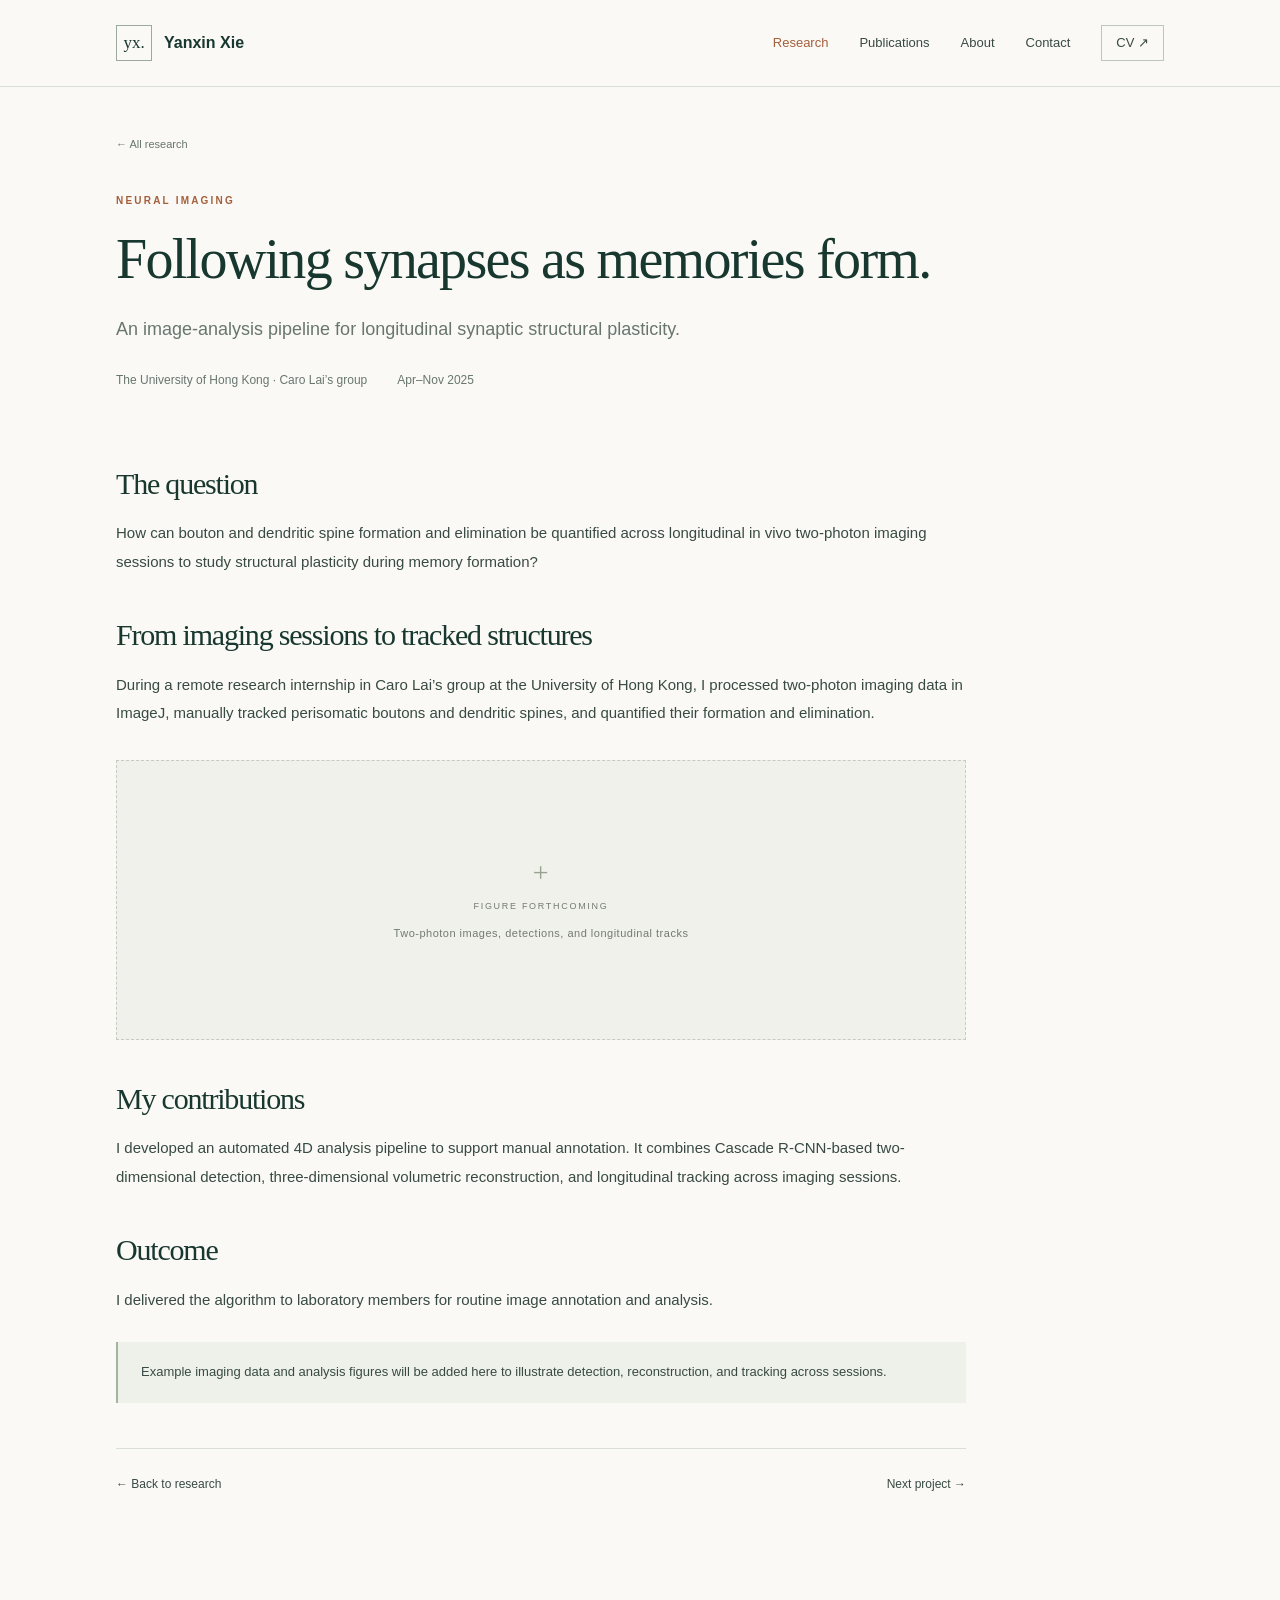
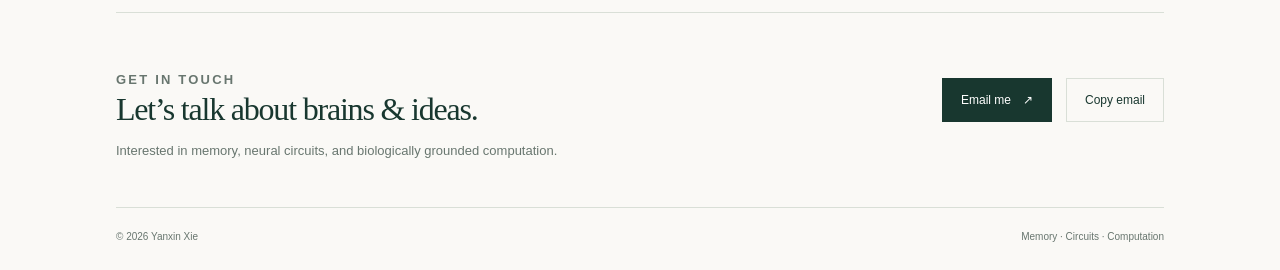
==== research/imaging.html @ 2ed0e7ca "Publish academic homepage and research portfolio" ====
<!doctype html>
<html lang="en"><head><meta charset="utf-8"><meta name="viewport" content="width=device-width, initial-scale=1">
<meta name="description" content="An image-analysis pipeline for longitudinal synaptic structural plasticity."><meta name="theme-color" content="#18372f">
<meta property="og:title" content="Following synapses as memories form. | Yanxin Xie"><meta property="og:description" content="An image-analysis pipeline for longitudinal synaptic structural plasticity.">
<meta property="og:type" content="website"><meta property="og:url" content="https://yanxxie.github.io/research/imaging.html">
<meta property="og:image" content="https://yanxxie.github.io/assets/portrait.jpg"><link rel="canonical" href="https://yanxxie.github.io/research/imaging.html"><title>Following synapses as memories form. | Yanxin Xie</title>
<link rel="icon" href="../assets/favicon.svg" type="image/svg+xml"><link rel="stylesheet" href="../styles.css">
<noscript><style>@media(max-width:600px){.menu-toggle{display:none}.header-inner{height:auto;min-height:70px;flex-wrap:wrap;padding-top:15px;padding-bottom:15px;gap:15px}.nav{display:flex;position:static;flex-wrap:wrap;padding:0;border:0;gap:16px;font-size:12px}}</style></noscript></head>
<body><a class="skip" href="#main">Skip to content</a>
<header class="site-header"><div class="container header-inner">
<a class="brand" href="../index.html" aria-label="Yanxin Xie — home"><span class="monogram" aria-hidden="true">yx.</span>Yanxin Xie</a>
<button class="menu-toggle" type="button" aria-expanded="false" aria-controls="main-nav">Menu</button>
<nav class="nav" id="main-nav" aria-label="Main navigation">
<a href="../index.html#research" aria-current="page">Research</a><a href="../index.html#publications">Publications</a>
<a href="../index.html#about">About</a><a href="../index.html#contact">Contact</a>
<a class="nav-cv" href="../assets/Yanxin-Xie-CV.pdf">CV <span aria-hidden="true">↗</span></a></nav></div></header><main id="main" class="container"><div class="detail-head"><p class="breadcrumb"><a href="../index.html#research">← All research</a></p>
<p class="eyebrow">Neural imaging</p><h1>Following synapses as memories form.</h1><p class="detail-deck">An image-analysis pipeline for longitudinal synaptic structural plasticity.</p>
<div class="detail-meta"><span>The University of Hong Kong · Caro Lai’s group</span><span>Apr–Nov 2025</span></div></div>
<article class="detail-body" aria-label="Project description"><h2>The question</h2><p>How can bouton and dendritic spine formation and elimination be quantified across longitudinal in vivo two-photon imaging sessions to study structural plasticity during memory formation?</p>
<h2>From imaging sessions to tracked structures</h2><p>During a remote research internship in Caro Lai’s group at the University of Hong Kong, I processed two-photon imaging data in ImageJ, manually tracked perisomatic boutons and dendritic spines, and quantified their formation and elimination.</p><div class="placeholder" role="img" aria-label="Reserved space for Two-photon images, detections, and longitudinal tracks; figure not yet provided"><span>Figure forthcoming</span>Two-photon images, detections, and longitudinal tracks</div><h2>My contributions</h2><p>I developed an automated 4D analysis pipeline to support manual annotation. It combines Cascade R-CNN-based two-dimensional detection, three-dimensional volumetric reconstruction, and longitudinal tracking across imaging sessions.</p><h2>Outcome</h2><p>I delivered the algorithm to laboratory members for routine image annotation and analysis.</p><div class="status-note">Example imaging data and analysis figures will be added here to illustrate detection, reconstruction, and tracking across sessions.</div><div class="next-project"><a href="../index.html#research">← Back to research</a><a href="memory.html">Next project →</a></div></article></main><div class="container"><section class="contact" id="contact" aria-labelledby="contact-title">
<div><p class="eyebrow">Get in touch</p><h2 id="contact-title">Let’s talk about brains &amp; ideas.</h2>
<p>Interested in memory, neural circuits, and biologically grounded computation.</p></div>
<div><div class="contact-actions"><a class="button" href="mailto:xyx18011603999@gmail.com">Email me <span aria-hidden="true">↗</span></a>
<button class="button secondary" type="button" data-copy-email>Copy email</button></div>
<span class="copy-status" role="status" aria-live="polite"></span></div></section>
<footer class="footer"><span>© 2026 Yanxin Xie</span><span>Memory · Circuits · Computation</span></footer></div>
<dialog class="lightbox" aria-label="Research figure enlarged"><button type="button" class="lightbox-close" aria-label="Close enlarged figure">×</button>
<img alt=""><p class="lightbox-caption"></p></dialog><script src="../main.js" defer></script></body></html>
---- styles.css ----
/* Academic homepage draft; created 2026-11-20. Local fonts and assets only. */
:root{--paper:#faf9f6;--ink:#18372f;--text:#384a43;--muted:#68766f;--line:#d9dfd7;--accent:#a45f3b;--soft:#eef1e9;--white:#fff;--serif:Georgia,'Times New Roman',serif;--sans:Inter,'Helvetica Neue',Arial,sans-serif}
*{box-sizing:border-box}html{scroll-behavior:smooth;scroll-padding-top:100px}body{margin:0;background:var(--paper);color:var(--text);font:16px/1.7 var(--sans);-webkit-font-smoothing:antialiased}a{color:inherit;text-decoration:none}a:hover{color:var(--accent)}button{font:inherit;color:inherit}img{display:block;max-width:100%;height:auto}h1,h2,h3,p,figure{margin:0}h1,h2,h3{color:var(--ink);font-family:var(--serif);font-weight:400;line-height:1.15}h1{font-size:clamp(44px,5.4vw,72px);letter-spacing:-2.5px}h2{font-size:42px;letter-spacing:-1.2px}h3{font-size:27px;letter-spacing:-.5px}p+p{margin-top:16px}a,button,summary{touch-action:manipulation}a:focus-visible,button:focus-visible,summary:focus-visible{outline:2px solid var(--accent);outline-offset:5px}::selection{background:#d6e2d6}section{scroll-margin-top:100px}.container{max-width:1120px;padding:0 36px;margin:0 auto}.skip{position:fixed;left:15px;top:-80px;background:var(--ink);color:white;padding:10px;z-index:30}.skip:focus{top:10px}.site-header{position:sticky;top:0;z-index:10;background:rgba(250,249,246,.97);border-bottom:1px solid var(--line)}.header-inner{height:86px;display:flex;align-items:center;justify-content:space-between;gap:24px}.brand{display:flex;align-items:center;gap:12px;font-size:16px;font-weight:600;color:var(--ink)}.monogram{font-family:var(--serif);border:1px solid #9ba99e;width:36px;height:36px;display:grid;place-items:center;font-size:17px;font-weight:400}.nav{display:flex;align-items:center;gap:31px;font-size:13px}.nav a[aria-current=page]{color:var(--accent)}.nav-cv{border:1px solid #bcc7bd;padding:6px 14px}.menu-toggle{display:none;background:none;border:1px solid var(--line);padding:5px 12px;font-size:13px}.eyebrow{font-size:10px;font-weight:600;letter-spacing:2.2px;text-transform:uppercase;color:var(--muted);line-height:1.6}.hero{display:grid;grid-template-columns:1.65fr 1fr;gap:75px;align-items:center;padding-top:76px;padding-bottom:74px}.hero .eyebrow{color:var(--accent);margin-bottom:20px}.hero h1 em{color:#6e8368;font-style:italic}.hero-intro{margin-top:26px;max-width:560px;font-size:16px;line-height:1.8}.hero-intro strong{font-weight:600;color:var(--ink)}.hero-links{display:flex;gap:28px;flex-wrap:wrap;margin-top:27px;font-size:13px}.text-link{display:inline-flex;align-items:center;gap:9px;border-bottom:1px solid #a6b5a7;padding-bottom:3px}.portrait-wrap{position:relative;margin:0 0 0 10px}.portrait-wrap:before{content:'';position:absolute;inset:13px -13px -13px 13px;border:1px solid #c6cec2;z-index:-1}.portrait{width:100%;aspect-ratio:4/4.8;object-fit:cover;object-position:45% 45%;filter:saturate(.78)}.portrait-caption{margin-top:21px;font-size:10px;letter-spacing:1.2px;display:flex;justify-content:space-between;color:var(--muted)}.interest-strip{border-top:1px solid var(--line);border-bottom:1px solid var(--line);display:flex;justify-content:space-between;gap:20px;padding:17px 0;color:var(--muted);font-size:11px;letter-spacing:.5px}.interest-strip .strip-label{font-weight:600;color:var(--ink)}.section{padding-top:77px;padding-bottom:4px}.section-heading{display:flex;align-items:flex-end;justify-content:space-between;gap:25px;margin-bottom:31px}.section-heading .eyebrow{margin-bottom:10px}.section-note{font-size:12px;color:var(--muted);max-width:270px;text-align:right}.featured{display:grid;grid-template-columns:1.08fr 1fr;min-height:370px;border:1px solid var(--line);background:var(--white)}.feature-figure{background:#eef4f1;display:flex;flex-direction:column;justify-content:center;padding:28px;min-width:0;position:relative}.feature-figure img{width:100%;mix-blend-mode:multiply}.figure-label{margin-top:18px;font-size:10px;color:var(--muted);letter-spacing:.3px}.feature-copy{padding:38px;display:flex;flex-direction:column;align-items:flex-start}.project-meta{font-size:10px;letter-spacing:1px;text-transform:uppercase;color:var(--muted);margin-bottom:13px}.feature-copy h3{font-size:31px;margin-bottom:17px}.feature-copy p{font-size:14px;line-height:1.75}.tags{display:flex;gap:7px;flex-wrap:wrap;margin-top:20px}.tag{border:1px solid var(--line);padding:3px 8px;color:var(--muted);font-size:10px;line-height:1.5}.project-link{margin-top:24px;font-size:12px;font-weight:600}.project-grid{display:grid;grid-template-columns:1fr 1fr;gap:24px;margin-top:24px}.project-card{border:1px solid var(--line);background:var(--white);display:flex;flex-direction:column}.placeholder{background:#f1f1ec;min-height:190px;padding:22px;display:grid;place-content:center;gap:10px;text-align:center;color:#727a70;font-size:11px;letter-spacing:.5px}.placeholder:before{content:'+';font:28px var(--serif);color:#98a38f}.placeholder span{font-size:9px;letter-spacing:1.7px;text-transform:uppercase}.project-card .card-copy{padding:27px 30px 30px;display:flex;flex-direction:column;align-items:flex-start;flex:1}.project-card h3{font-size:26px;margin-bottom:14px}.project-card p{font-size:13px;line-height:1.8}.project-card .project-link{margin-top:auto;padding-top:20px}.publications{border-top:1px solid var(--line)}.publication{display:grid;grid-template-columns:55px 1fr 66px;gap:20px;padding:28px 0;border-bottom:1px solid var(--line)}.pub-year{font-size:12px;color:var(--accent);padding-top:3px}.pub-title{font-family:var(--sans);font-size:16px;line-height:1.55;font-weight:500;letter-spacing:0;color:var(--ink)}.pub-authors{font-size:12px;margin-top:9px;color:var(--muted)}.pub-journal{font-size:12px;margin-top:5px;color:var(--text)}.paper-link{font-size:12px;align-self:center;border:1px solid var(--line);padding:5px 10px;text-align:center}.about-layout{display:grid;grid-template-columns:1fr 1fr;gap:65px}.about-copy p{font-size:14px}.about-copy h3{font-size:25px;margin-bottom:17px}.experience-row{display:grid;grid-template-columns:90px 1fr;gap:17px;padding:18px 0;border-bottom:1px solid var(--line);font-size:12px}.experience-row:first-child{padding-top:0}.experience-date{font-size:10px;color:var(--muted);padding-top:3px}.experience-row strong{font-size:13px;color:var(--ink);font-weight:600}.experience-row p{font-size:11px;color:var(--muted);margin-top:5px}.honors{display:flex;gap:20px;justify-content:space-between;margin-top:33px;padding:24px 0;border-top:1px solid var(--line);border-bottom:1px solid var(--line)}.honor{font-size:11px;max-width:30%}.honor strong{font-weight:500;color:var(--ink);display:block;font-size:12px}.honor span{color:var(--muted);font-size:10px}.beyond{display:grid;grid-template-columns:150px 1fr;gap:26px;margin-top:38px;align-items:center}.beyond img{width:150px;aspect-ratio:1.2;object-fit:cover;object-position:50% 52%;filter:saturate(.65)}.beyond h3{font-size:23px;margin-bottom:10px}.beyond p{font-size:12px;line-height:1.85}.contact{margin-top:78px;padding:45px 0;border-top:1px solid var(--line);display:flex;justify-content:space-between;align-items:center;gap:30px}.contact h2{font-size:32px}.contact p{font-size:13px;color:var(--muted);margin-top:12px}.contact-actions{display:flex;align-items:center;gap:14px;flex-wrap:wrap}.button{display:inline-flex;align-items:center;gap:12px;padding:11px 18px;background:var(--ink);color:white;border:1px solid var(--ink);font-size:12px;cursor:pointer}.button:hover{background:#2e5144;color:white}.button.secondary{background:transparent;color:var(--ink);border-color:var(--line)}.copy-status{font-size:11px;display:block;min-height:20px}.footer{border-top:1px solid var(--line);padding:20px 0 25px;display:flex;justify-content:space-between;font-size:10px;color:var(--muted)}.detail-head{padding-top:48px;padding-bottom:35px;max-width:850px}.breadcrumb{font-size:11px;color:var(--muted);margin-bottom:39px}.detail-head .eyebrow{color:var(--accent);margin-bottom:18px}.detail-head h1{font-size:clamp(36px,4.7vw,56px);letter-spacing:-1.7px}.detail-deck{font-size:18px;line-height:1.75;margin-top:23px;max-width:760px;color:var(--muted)}.detail-meta{display:flex;flex-wrap:wrap;gap:15px 30px;font-size:12px;margin-top:24px}.detail-meta span{color:var(--muted)}.detail-body{max-width:850px;padding-bottom:40px}.detail-body h2{font-size:30px;margin-top:42px;margin-bottom:18px}.detail-body h3{font-size:23px;margin-top:25px;margin-bottom:12px}.detail-body p{font-size:15px;line-height:1.9}.detail-body ul{padding-left:21px;font-size:14px;line-height:1.95}.detail-figure{margin:30px 0;background:white;border:1px solid var(--line);padding:24px}.detail-figure img{width:100%;max-height:660px;object-fit:contain}.detail-figure figcaption{font-size:11px;line-height:1.8;color:var(--muted);margin-top:16px}.zoom-image{background:none;border:0;padding:0;width:100%;cursor:zoom-in}.status-note{border-left:2px solid #a5b49f;background:var(--soft);padding:19px 23px;font-size:13px;margin:28px 0}.status-note strong{color:var(--ink)}.detail-body .placeholder{min-height:280px;border:1px dashed #c4cbc0;margin:32px 0}.next-project{display:flex;justify-content:space-between;gap:24px;border-top:1px solid var(--line);padding-top:25px;margin-top:45px;font-size:12px}.lightbox{border:1px solid var(--line);padding:40px 22px 22px;max-width:95vw;max-height:94vh;background:var(--paper)}.lightbox::backdrop{background:rgba(10,25,20,.8)}.lightbox img{max-height:80vh;width:auto;max-width:87vw;object-fit:contain}.lightbox-close{position:absolute;right:12px;top:5px;border:0;background:none;cursor:pointer;font-size:22px;padding:3px 8px}.lightbox-caption{font-size:11px;max-width:850px;margin-top:12px}.no-js-note{display:none}
@media(min-width:1500px){.hero{padding-top:90px;padding-bottom:90px}}
@media(max-width:850px){.container{padding:0 25px}.hero{gap:38px;padding-top:54px;padding-bottom:55px;grid-template-columns:1.5fr 1fr}h1{font-size:51px}.hero-intro{font-size:14px}.nav{gap:20px}.featured{grid-template-columns:1fr 1fr}.feature-copy{padding:25px}.feature-copy h3{font-size:27px}.feature-figure{padding:20px}.about-layout{gap:35px}.interest-strip{flex-wrap:wrap;justify-content:flex-start;gap:10px 28px}.contact{align-items:flex-start;flex-direction:column}}
@media(max-width:600px){.container{padding:0 22px}.header-inner{height:70px}.brand{font-size:14px}.monogram{height:31px;width:31px;font-size:15px}.menu-toggle{display:block}.nav{display:none;position:absolute;left:0;right:0;top:70px;background:var(--paper);border-bottom:1px solid var(--line);padding:20px 23px;gap:19px;flex-wrap:wrap}.nav.is-open{display:flex}.hero{padding-top:39px;grid-template-columns:1fr;gap:35px;padding-bottom:39px}h1{font-size:47px;letter-spacing:-1.8px}.hero-intro{font-size:14px}.hero .eyebrow{font-size:9px}.portrait-wrap{max-width:300px;margin:0 12px 0 0;width:100%}.portrait{aspect-ratio:1.2;object-position:45% 34%}.portrait-caption{margin-top:19px}.interest-strip{font-size:10px;gap:9px 19px}.strip-label{width:100%}.section{padding-top:48px}.section-heading{align-items:flex-start;flex-direction:column;gap:12px;margin-bottom:23px}h2{font-size:35px}.section-note{text-align:left;max-width:none;font-size:11px}.featured{grid-template-columns:1fr}.feature-figure{padding:25px}.feature-copy{padding:27px}.feature-copy h3{font-size:29px}.project-grid{grid-template-columns:1fr;gap:20px;margin-top:20px}.placeholder{min-height:155px}.publication{grid-template-columns:36px 1fr;gap:12px;padding:24px 0}.paper-link{grid-column:2;justify-self:start;margin-top:0}.pub-title{font-size:14px}.pub-authors,.pub-journal{font-size:11px}.about-layout{grid-template-columns:1fr;gap:30px}.honors{flex-direction:column;gap:17px}.honor{max-width:none}.beyond{grid-template-columns:100px 1fr;gap:18px}.beyond img{width:100px;aspect-ratio:.85}.beyond h3{font-size:22px}.contact{margin-top:50px;padding:33px 0}.contact h2{font-size:29px}.footer{gap:15px;font-size:9px}.detail-head{padding-top:29px}.breadcrumb{margin-bottom:29px}.detail-head h1{font-size:39px;letter-spacing:-1px}.detail-deck{font-size:16px}.detail-body h2{font-size:28px}.detail-body p{font-size:14px}.detail-figure{padding:13px}.detail-body .placeholder{min-height:200px}.next-project{font-size:11px}.lightbox{padding:40px 12px 15px}.lightbox img{max-width:85vw}}
@media(prefers-reduced-motion:reduce){html{scroll-behavior:auto}}
@media print{.site-header,.hero-links,.contact-actions,.menu-toggle,.lightbox,.next-project{display:none!important}.container{max-width:none;padding:0}.hero{padding:20px 0;gap:30px}.section{padding-top:25px}body{background:white;font-size:11pt}.featured,.project-card,.publication,.detail-figure{break-inside:avoid}.portrait-wrap:before{display:none}a{text-decoration:none}.footer{margin-top:20px}}
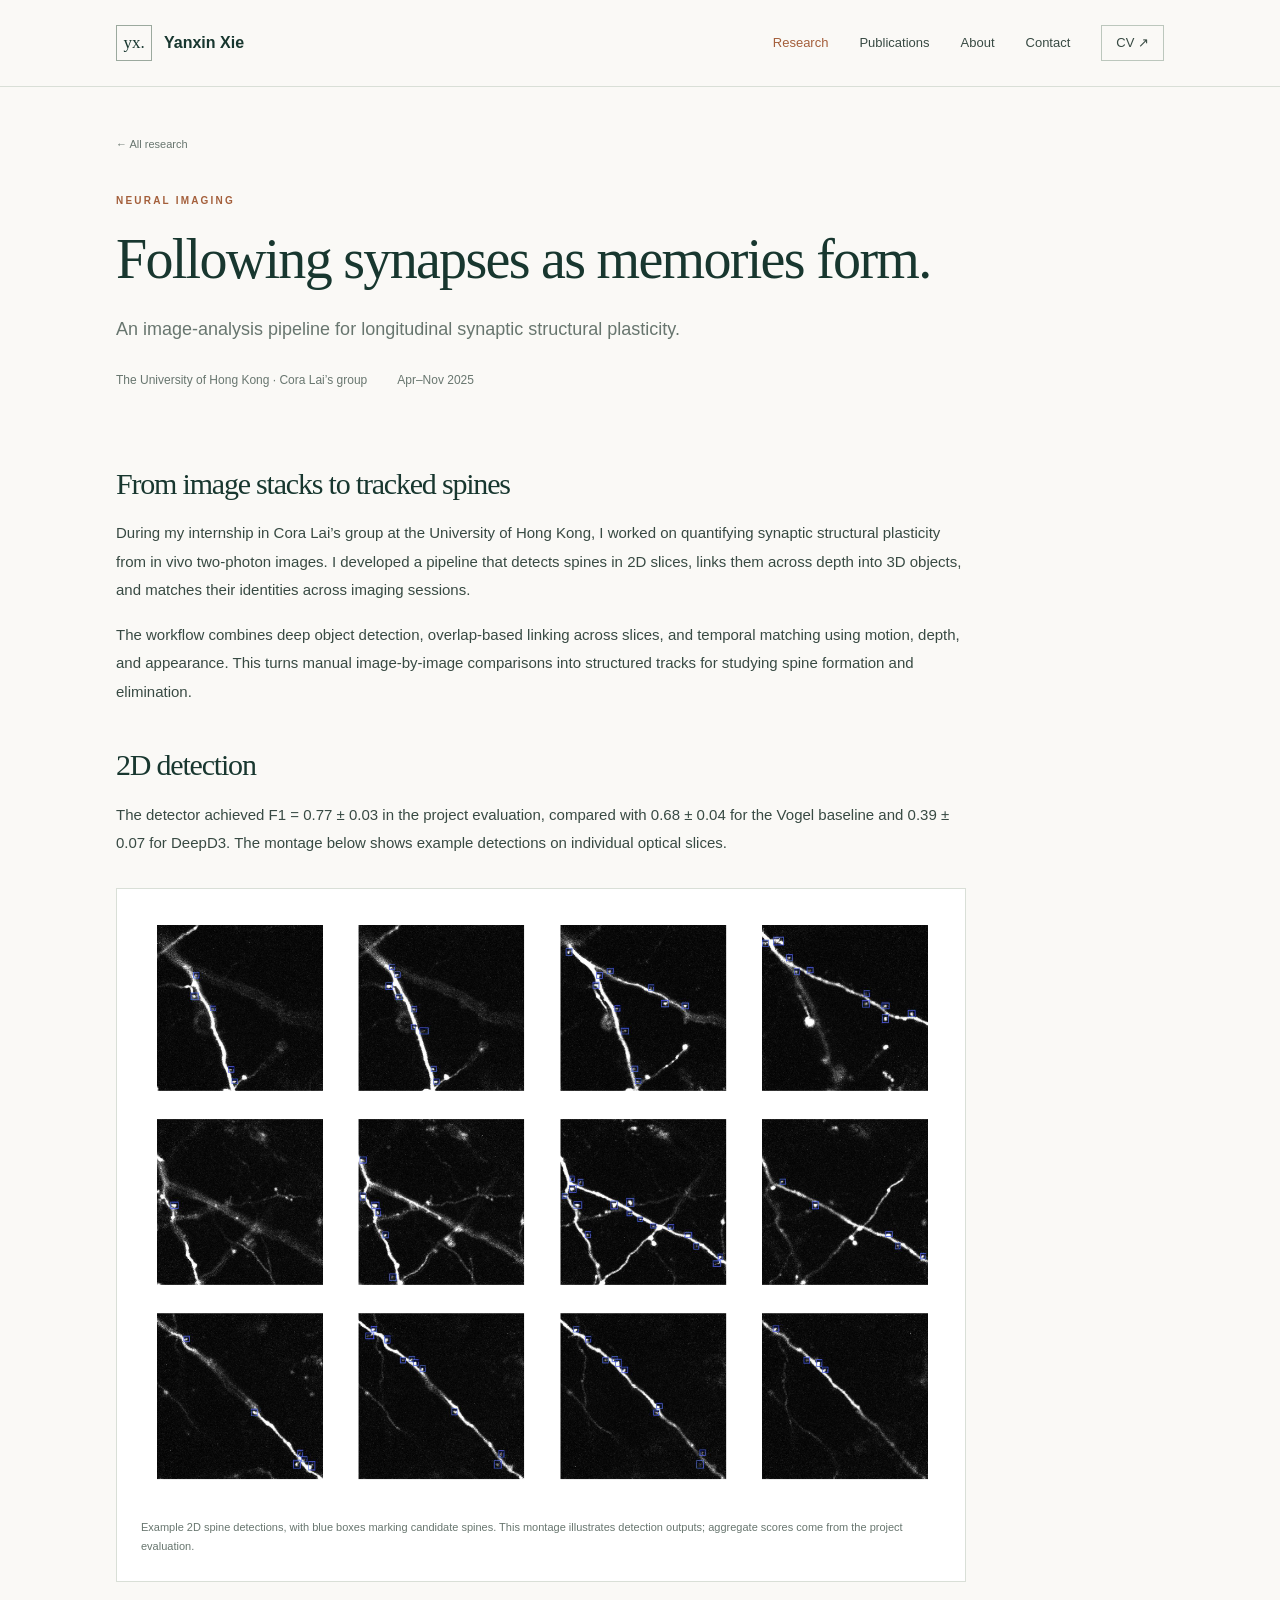
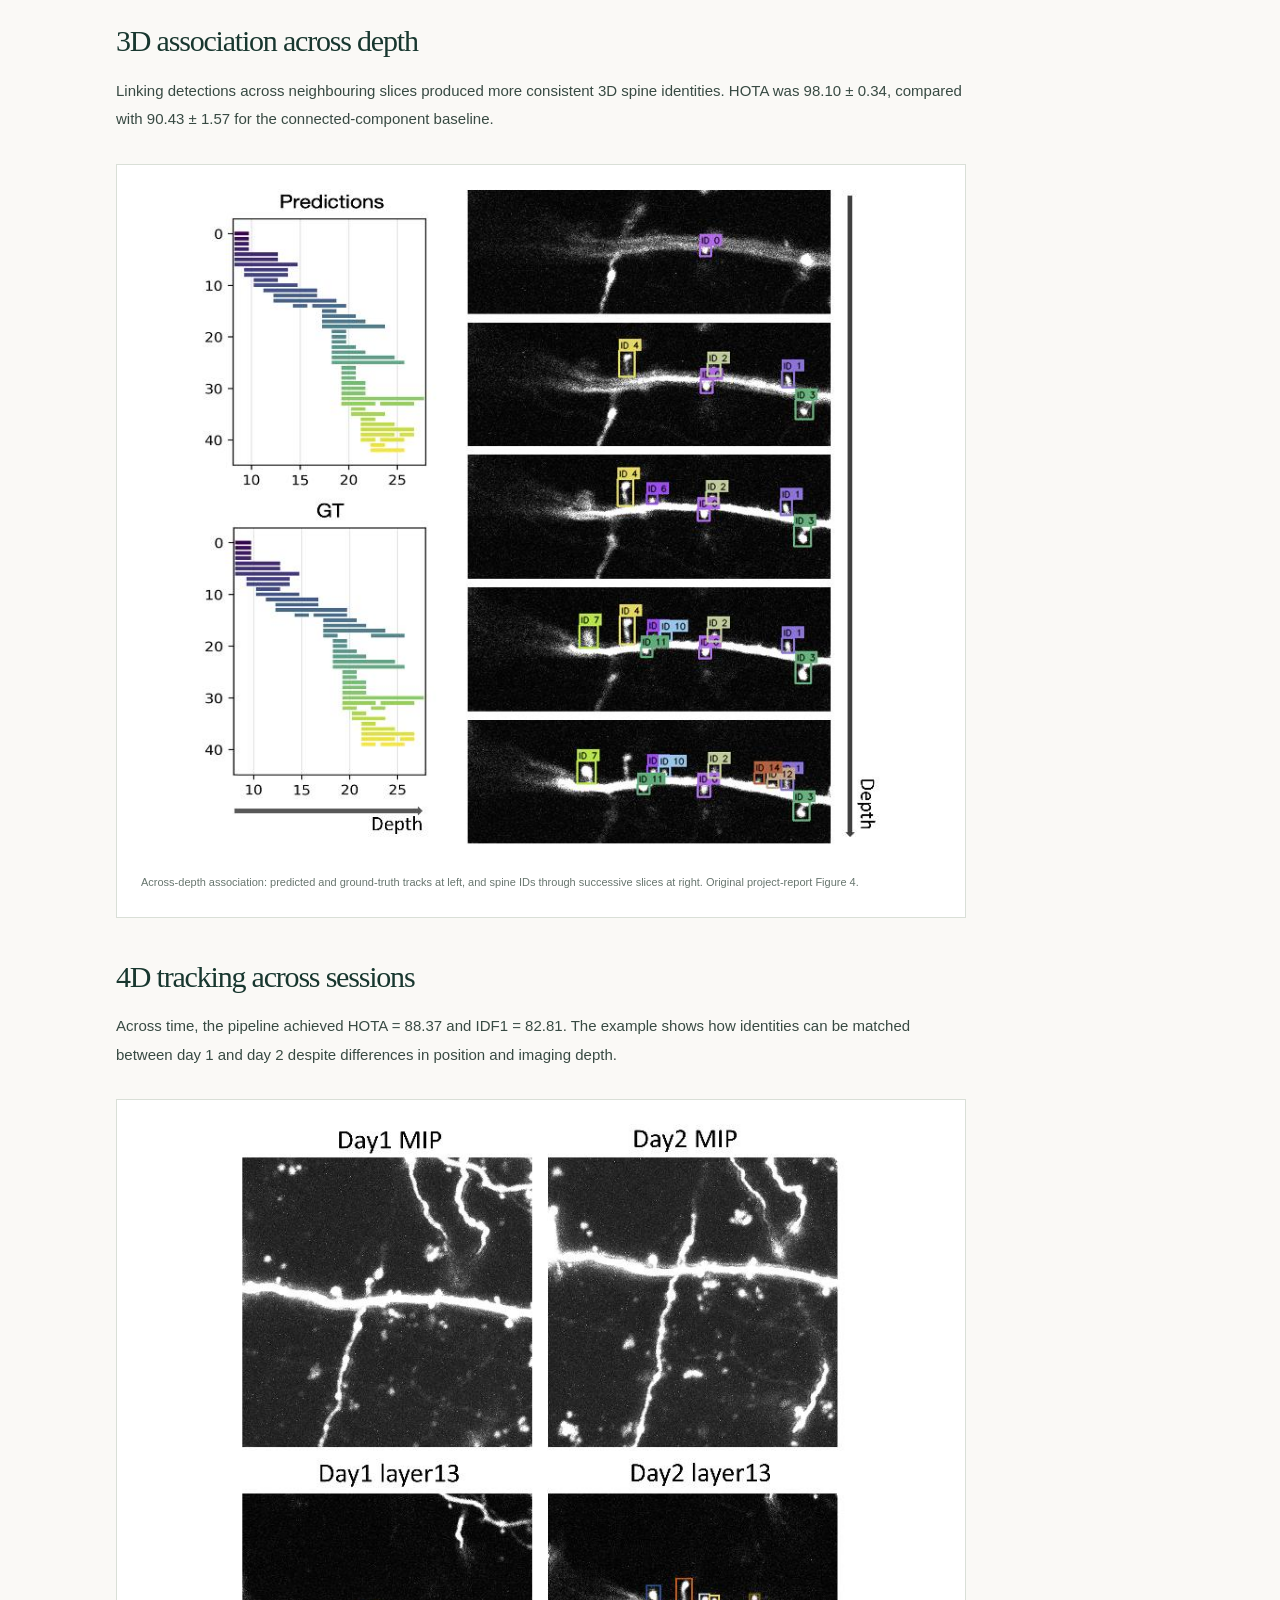
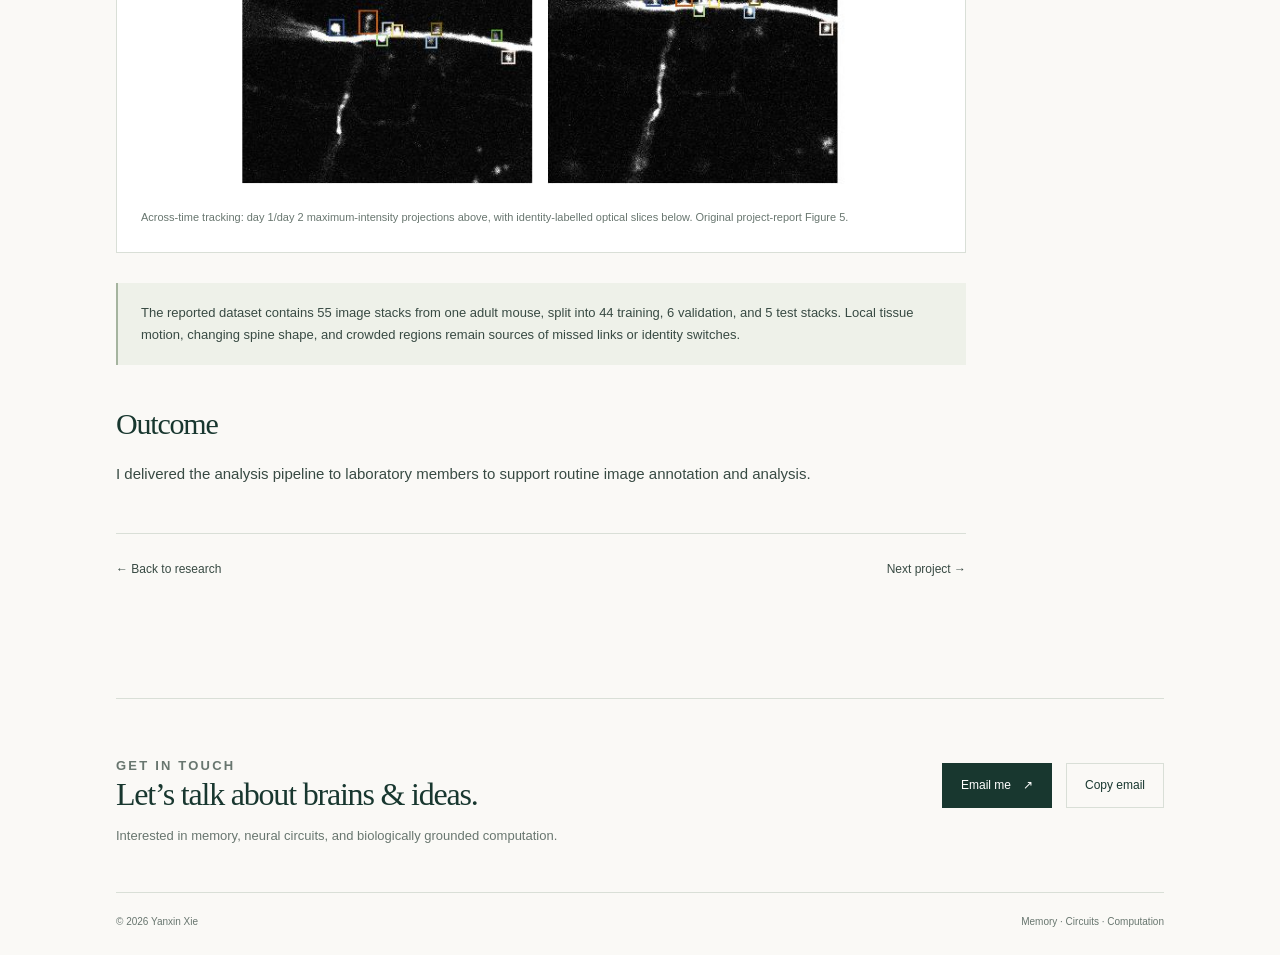
==== commit 259b97c6: "Add concise HKU spine-detection and tracking results with figures" ====
--- a/research/imaging.html
+++ b/research/imaging.html
@@ -15,9 +15,14 @@
 <a href="../index.html#about">About</a><a href="../index.html#contact">Contact</a>
 <a class="nav-cv" href="../assets/Yanxin-Xie-CV.pdf">CV <span aria-hidden="true">↗</span></a></nav></div></header><main id="main" class="container"><div class="detail-head"><p class="breadcrumb"><a href="../index.html#research">← All research</a></p>
 <p class="eyebrow">Neural imaging</p><h1>Following synapses as memories form.</h1><p class="detail-deck">An image-analysis pipeline for longitudinal synaptic structural plasticity.</p>
-<div class="detail-meta"><span>The University of Hong Kong · Caro Lai’s group</span><span>Apr–Nov 2025</span></div></div>
-<article class="detail-body" aria-label="Project description"><h2>The question</h2><p>How can bouton and dendritic spine formation and elimination be quantified across longitudinal in vivo two-photon imaging sessions to study structural plasticity during memory formation?</p>
-<h2>From imaging sessions to tracked structures</h2><p>During a remote research internship in Caro Lai’s group at the University of Hong Kong, I processed two-photon imaging data in ImageJ, manually tracked perisomatic boutons and dendritic spines, and quantified their formation and elimination.</p><div class="placeholder" role="img" aria-label="Reserved space for Two-photon images, detections, and longitudinal tracks; figure not yet provided"><span>Figure forthcoming</span>Two-photon images, detections, and longitudinal tracks</div><h2>My contributions</h2><p>I developed an automated 4D analysis pipeline to support manual annotation. It combines Cascade R-CNN-based two-dimensional detection, three-dimensional volumetric reconstruction, and longitudinal tracking across imaging sessions.</p><h2>Outcome</h2><p>I delivered the algorithm to laboratory members for routine image annotation and analysis.</p><div class="status-note">Example imaging data and analysis figures will be added here to illustrate detection, reconstruction, and tracking across sessions.</div><div class="next-project"><a href="../index.html#research">← Back to research</a><a href="memory.html">Next project →</a></div></article></main><div class="container"><section class="contact" id="contact" aria-labelledby="contact-title">
+<div class="detail-meta"><span>The University of Hong Kong · Cora Lai’s group</span><span>Apr–Nov 2025</span></div></div>
+<article class="detail-body" aria-label="Project description"><h2>From image stacks to tracked spines</h2><p>During my internship in Cora Lai’s group at the University of Hong Kong, I worked on quantifying synaptic structural plasticity from in vivo two-photon images. I developed a pipeline that detects spines in 2D slices, links them across depth into 3D objects, and matches their identities across imaging sessions.</p>
+<p>The workflow combines deep object detection, overlap-based linking across slices, and temporal matching using motion, depth, and appearance. This turns manual image-by-image comparisons into structured tracks for studying spine formation and elimination.</p>
+<h2>2D detection</h2><p>The detector achieved F1 = 0.77 ± 0.03 in the project evaluation, compared with 0.68 ± 0.04 for the Vogel baseline and 0.39 ± 0.07 for DeepD3. The montage below shows example detections on individual optical slices.</p><figure class="detail-figure"><button class="zoom-image" type="button" data-zoom aria-label="Enlarge: Twelve two-photon optical slices with detected dendritic spines marked by blue boxes">
+<img src="../assets/hku_detection_2d_v4.png" alt="Twelve two-photon optical slices with detected dendritic spines marked by blue boxes" loading="lazy"></button><figcaption>Example 2D spine detections, with blue boxes marking candidate spines. This montage illustrates detection outputs; aggregate scores come from the project evaluation.</figcaption></figure><h2>3D association across depth</h2><p>Linking detections across neighbouring slices produced more consistent 3D spine identities. HOTA was 98.10 ± 0.34, compared with 90.43 ± 1.57 for the connected-component baseline.</p><figure class="detail-figure"><button class="zoom-image" type="button" data-zoom aria-label="Enlarge: Predicted and annotated depth tracks alongside spine identities on successive optical slices">
+<img src="../assets/hku_tracking_3d_v4.png" alt="Predicted and annotated depth tracks alongside spine identities on successive optical slices" loading="lazy"></button><figcaption>Across-depth association: predicted and ground-truth tracks at left, and spine IDs through successive slices at right. Original project-report Figure 4.</figcaption></figure><h2>4D tracking across sessions</h2><p>Across time, the pipeline achieved HOTA = 88.37 and IDF1 = 82.81. The example shows how identities can be matched between day 1 and day 2 despite differences in position and imaging depth.</p><figure class="detail-figure"><button class="zoom-image" type="button" data-zoom aria-label="Enlarge: Day 1 and day 2 maximum-intensity projections and matched spine identities">
+<img src="../assets/hku_tracking_4d_v4.png" alt="Day 1 and day 2 maximum-intensity projections and matched spine identities" loading="lazy"></button><figcaption>Across-time tracking: day 1/day 2 maximum-intensity projections above, with identity-labelled optical slices below. Original project-report Figure 5.</figcaption></figure><div class="status-note">The reported dataset contains 55 image stacks from one adult mouse, split into 44 training, 6 validation, and 5 test stacks. Local tissue motion, changing spine shape, and crowded regions remain sources of missed links or identity switches.</div>
+<h2>Outcome</h2><p>I delivered the analysis pipeline to laboratory members to support routine image annotation and analysis.</p><div class="next-project"><a href="../index.html#research">← Back to research</a><a href="memory.html">Next project →</a></div></article></main><div class="container"><section class="contact" id="contact" aria-labelledby="contact-title">
 <div><p class="eyebrow">Get in touch</p><h2 id="contact-title">Let’s talk about brains &amp; ideas.</h2>
 <p>Interested in memory, neural circuits, and biologically grounded computation.</p></div>
 <div><div class="contact-actions"><a class="button" href="mailto:xyx18011603999@gmail.com">Email me <span aria-hidden="true">↗</span></a>
@@ -25,4 +30,4 @@
 <span class="copy-status" role="status" aria-live="polite"></span></div></section>
 <footer class="footer"><span>© 2026 Yanxin Xie</span><span>Memory · Circuits · Computation</span></footer></div>
 <dialog class="lightbox" aria-label="Research figure enlarged"><button type="button" class="lightbox-close" aria-label="Close enlarged figure">×</button>
-<img alt=""><p class="lightbox-caption"></p></dialog><script src="../main.js" defer></script></body></html>+<img alt=""><p class="lightbox-caption"></p><a class="lightbox-original text-link" href="../assets/portrait.jpg" target="_blank" rel="noopener">Open full-resolution image ↗</a></dialog><script src="../main.js" defer></script></body></html>
--- a/styles.css
+++ b/styles.css
@@ -6,3 +6,9 @@
 @media(max-width:600px){.container{padding:0 22px}.header-inner{height:70px}.brand{font-size:14px}.monogram{height:31px;width:31px;font-size:15px}.menu-toggle{display:block}.nav{display:none;position:absolute;left:0;right:0;top:70px;background:var(--paper);border-bottom:1px solid var(--line);padding:20px 23px;gap:19px;flex-wrap:wrap}.nav.is-open{display:flex}.hero{padding-top:39px;grid-template-columns:1fr;gap:35px;padding-bottom:39px}h1{font-size:47px;letter-spacing:-1.8px}.hero-intro{font-size:14px}.hero .eyebrow{font-size:9px}.portrait-wrap{max-width:300px;margin:0 12px 0 0;width:100%}.portrait{aspect-ratio:1.2;object-position:45% 34%}.portrait-caption{margin-top:19px}.interest-strip{font-size:10px;gap:9px 19px}.strip-label{width:100%}.section{padding-top:48px}.section-heading{align-items:flex-start;flex-direction:column;gap:12px;margin-bottom:23px}h2{font-size:35px}.section-note{text-align:left;max-width:none;font-size:11px}.featured{grid-template-columns:1fr}.feature-figure{padding:25px}.feature-copy{padding:27px}.feature-copy h3{font-size:29px}.project-grid{grid-template-columns:1fr;gap:20px;margin-top:20px}.placeholder{min-height:155px}.publication{grid-template-columns:36px 1fr;gap:12px;padding:24px 0}.paper-link{grid-column:2;justify-self:start;margin-top:0}.pub-title{font-size:14px}.pub-authors,.pub-journal{font-size:11px}.about-layout{grid-template-columns:1fr;gap:30px}.honors{flex-direction:column;gap:17px}.honor{max-width:none}.beyond{grid-template-columns:100px 1fr;gap:18px}.beyond img{width:100px;aspect-ratio:.85}.beyond h3{font-size:22px}.contact{margin-top:50px;padding:33px 0}.contact h2{font-size:29px}.footer{gap:15px;font-size:9px}.detail-head{padding-top:29px}.breadcrumb{margin-bottom:29px}.detail-head h1{font-size:39px;letter-spacing:-1px}.detail-deck{font-size:16px}.detail-body h2{font-size:28px}.detail-body p{font-size:14px}.detail-figure{padding:13px}.detail-body .placeholder{min-height:200px}.next-project{font-size:11px}.lightbox{padding:40px 12px 15px}.lightbox img{max-width:85vw}}
 @media(prefers-reduced-motion:reduce){html{scroll-behavior:auto}}
 @media print{.site-header,.hero-links,.contact-actions,.menu-toggle,.lightbox,.next-project{display:none!important}.container{max-width:none;padding:0}.hero{padding:20px 0;gap:30px}.section{padding-top:25px}body{background:white;font-size:11pt}.featured,.project-card,.publication,.detail-figure{break-inside:avoid}.portrait-wrap:before{display:none}a{text-decoration:none}.footer{margin-top:20px}}
+
+/* Thesis figure card, added 2026-11-20. Original images remain uncropped. */
+.project-image{display:flex;align-items:center;justify-content:center;min-height:190px;background:#fff;border-bottom:1px solid var(--line);padding:18px}.project-image img{width:100%;height:170px;object-fit:contain}.detail-figure:has(img[src*="thesis_architecture"]){padding:24px 12px}.detail-figure img[src*="thesis_architecture"]{max-height:850px}
+
+/* Full-resolution scientific-figure access, 2026-11-20. */
+.lightbox-original{margin-top:12px;font-size:12px}.detail-figure img[src*="dynamics-v3"]{max-height:none}
